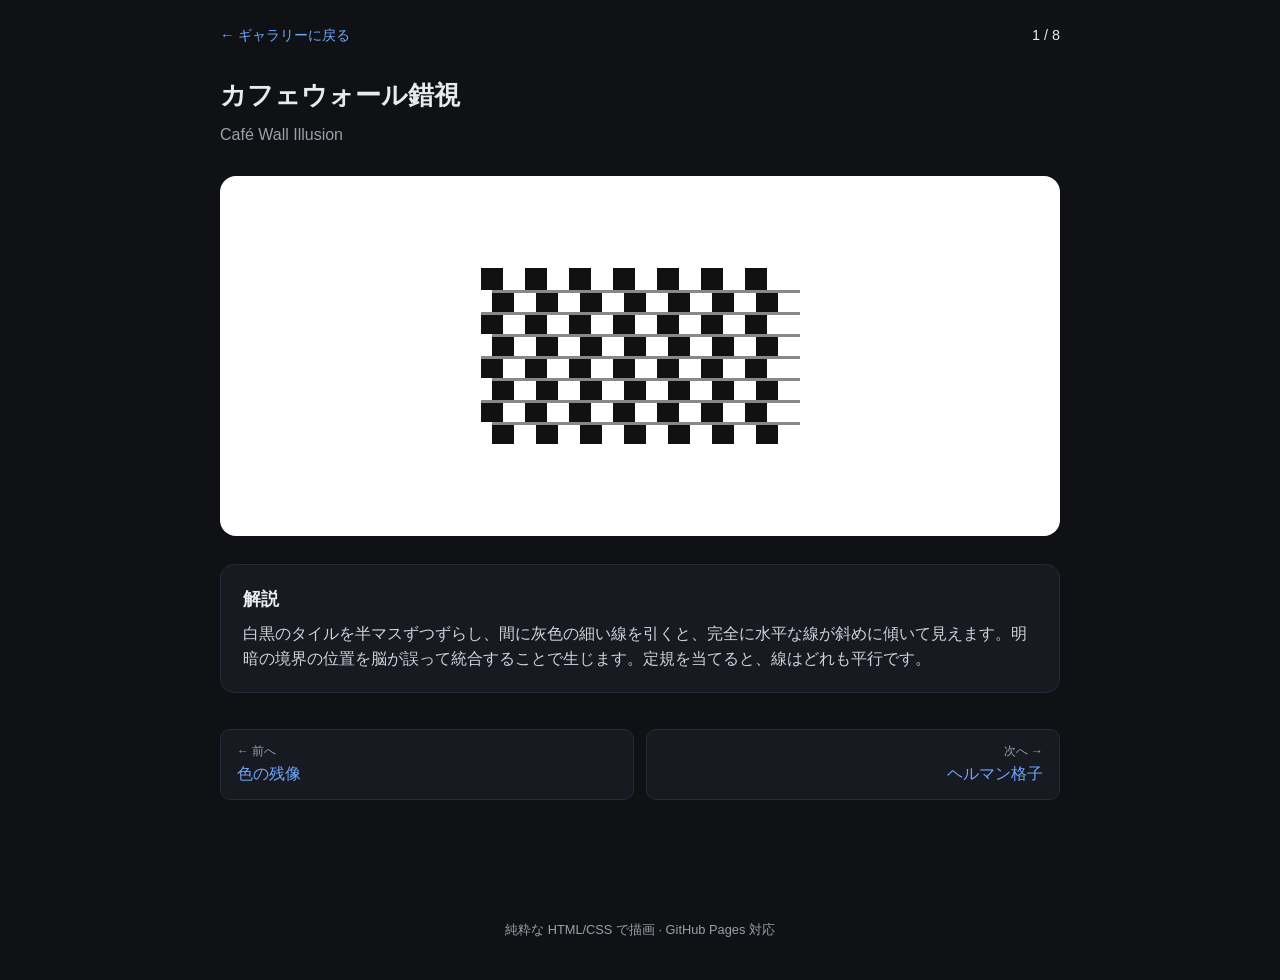
==== illusion.html @ 742494d9 "錯視ギャラリー（純CSSの錯視8種・GitHub Pages対応） Co-Authored-By: Claude Opus 4.8 <noreply@anthropic.com>" ====
<!DOCTYPE html>
<html lang="ja">
<head>
  <meta charset="UTF-8" />
  <meta name="viewport" content="width=device-width, initial-scale=1.0" />
  <title>錯視</title>
  <link rel="stylesheet" href="assets/style.css" />
</head>
<body>
  <main class="wrap">
    <div class="nav-top">
      <a href="index.html">← ギャラリーに戻る</a>
      <span id="counter" class="small"></span>
    </div>

    <h1 class="illusion-title" id="title"></h1>
    <p class="illusion-sub" id="sub"></p>

    <div class="stage" id="stage"></div>

    <div class="explain">
      <h2>解説</h2>
      <p id="explain"></p>
    </div>

    <nav class="pager" id="pager"></nav>
  </main>

  <footer class="site">純粋な HTML/CSS で描画 · GitHub Pages 対応</footer>

  <script src="assets/illusions.js"></script>
  <script>
    const list = window.ILLUSIONS;
    const params = new URLSearchParams(location.search);
    const id = params.get("id") || list[0].id;
    let idx = list.findIndex((it) => it.id === id);
    if (idx < 0) idx = 0;
    const it = list[idx];

    document.title = it.title + " — 錯視ギャラリー";
    document.getElementById("title").textContent = it.title;
    document.getElementById("sub").textContent = it.sub;
    document.getElementById("explain").textContent = it.explain;
    document.getElementById("stage").innerHTML = it.art();
    document.getElementById("counter").textContent = `${idx + 1} / ${list.length}`;

    const prev = list[(idx - 1 + list.length) % list.length];
    const next = list[(idx + 1) % list.length];
    document.getElementById("pager").innerHTML = `
      <a class="prev" href="illusion.html?id=${prev.id}">
        <span class="small">← 前へ</span>${prev.title}
      </a>
      <a class="next" href="illusion.html?id=${next.id}">
        <span class="small">次へ →</span>${next.title}
      </a>`;
  </script>
</body>
</html>
---- assets/style.css ----
:root {
  --bg: #0f1115;
  --panel: #171a21;
  --fg: #e8eaed;
  --muted: #9aa0aa;
  --accent: #6ea8fe;
  --border: #262b35;
}

* { box-sizing: border-box; }

html, body {
  margin: 0;
  padding: 0;
  background: var(--bg);
  color: var(--fg);
  font-family: -apple-system, BlinkMacSystemFont, "Hiragino Sans", "Noto Sans JP", sans-serif;
  line-height: 1.6;
}

a { color: var(--accent); text-decoration: none; }
a:hover { text-decoration: underline; }

.wrap {
  max-width: 880px;
  margin: 0 auto;
  padding: 24px 20px 80px;
}

header.site {
  text-align: center;
  padding: 48px 20px 24px;
}
header.site h1 { margin: 0 0 8px; font-size: 2rem; }
header.site p { margin: 0; color: var(--muted); }

/* ---- gallery grid ---- */
.grid {
  display: grid;
  grid-template-columns: repeat(auto-fill, minmax(220px, 1fr));
  gap: 18px;
}
.card {
  display: block;
  background: var(--panel);
  border: 1px solid var(--border);
  border-radius: 14px;
  padding: 16px;
  color: var(--fg);
  transition: transform .12s ease, border-color .12s ease;
}
.card:hover {
  transform: translateY(-3px);
  border-color: var(--accent);
  text-decoration: none;
}
.card .thumb {
  height: 130px;
  border-radius: 10px;
  overflow: hidden;
  display: flex;
  align-items: center;
  justify-content: center;
  background: #fff;
  margin-bottom: 12px;
}
.card .thumb > * { transform: scale(.5); flex: none; }
.card h3 { margin: 0 0 4px; font-size: 1.05rem; }
.card p { margin: 0; font-size: .85rem; color: var(--muted); }

/* ---- single illusion page ---- */
.nav-top {
  display: flex;
  justify-content: space-between;
  align-items: center;
  margin-bottom: 28px;
  font-size: .9rem;
}
.illusion-title { margin: 0 0 6px; font-size: 1.6rem; }
.illusion-sub { margin: 0 0 28px; color: var(--muted); }

.stage {
  background: #fff;
  border-radius: 16px;
  padding: 32px;
  display: flex;
  align-items: center;
  justify-content: center;
  min-height: 360px;
  overflow: hidden;
}

.explain {
  margin-top: 28px;
  background: var(--panel);
  border: 1px solid var(--border);
  border-radius: 14px;
  padding: 20px 22px;
}
.explain h2 { margin: 0 0 8px; font-size: 1.1rem; }
.explain p { margin: 0; color: #cfd3da; }

.pager {
  display: flex;
  justify-content: space-between;
  gap: 12px;
  margin-top: 36px;
}
.pager a {
  flex: 1;
  background: var(--panel);
  border: 1px solid var(--border);
  border-radius: 10px;
  padding: 12px 16px;
}
.pager a.next { text-align: right; }
.pager span.small { display: block; font-size: .75rem; color: var(--muted); }

footer.site {
  text-align: center;
  color: var(--muted);
  font-size: .8rem;
  padding: 40px 20px;
}

/* =========================================================
   ILLUSION ARTWORK (pure CSS)
   ========================================================= */

/* Café wall */
.cafe-wall { --t: 22px; }
.cafe-wall .row {
  display: flex;
  height: var(--t);
}
.cafe-wall .row + .row { border-top: 3px solid #888; }
.cafe-wall .cell { width: var(--t); height: 100%; }
.cafe-wall .cell.b { background: #111; }
.cafe-wall .cell.w { background: #fff; }
.cafe-wall .row.shift { margin-left: calc(var(--t) / 2); }

/* Hermann grid */
.hermann {
  display: grid;
  grid-template-columns: repeat(6, 1fr);
  gap: 14px;
  background: #000;
  padding: 14px;
  width: 320px;
}
.hermann div { width: 38px; height: 38px; background: #fff; }

/* Ebbinghaus */
.ebbinghaus { display: flex; gap: 90px; align-items: center; }
.ebbinghaus .group { position: relative; width: 160px; height: 160px; }
.ebbinghaus .center {
  position: absolute; top: 50%; left: 50%;
  width: 46px; height: 46px; margin: -23px;
  background: #ff7043; border-radius: 50%;
}
.ebbinghaus .sat { position: absolute; border-radius: 50%; background: #4f7bd6; }
.ebbinghaus .big .sat { width: 54px; height: 54px; }
.ebbinghaus .small .sat { width: 18px; height: 18px; }

/* Müller-Lyer */
.muller { display: flex; flex-direction: column; gap: 70px; }
.muller .line { position: relative; width: 260px; height: 4px; background: #222; }
/* 4本のフィン（端ごとに上下1本ずつ） */
.muller .fin {
  position: absolute; width: 40px; height: 4px; background: #222; top: 0;
}
.muller .l-top { left: 0; transform-origin: left center; }
.muller .l-bot { left: 0; transform-origin: left center; }
.muller .r-top { right: 0; transform-origin: right center; }
.muller .r-bot { right: 0; transform-origin: right center; }
/* 外向き（>——<）→ 短く見える */
.muller .out .l-top { transform: rotate(-35deg); }
.muller .out .l-bot { transform: rotate(35deg); }
.muller .out .r-top { transform: rotate(35deg); }
.muller .out .r-bot { transform: rotate(-35deg); }
/* 内向き（<——>）→ 長く見える */
.muller .in .l-top { transform: rotate(35deg); }
.muller .in .l-bot { transform: rotate(-35deg); }
.muller .in .r-top { transform: rotate(-35deg); }
.muller .in .r-bot { transform: rotate(35deg); }

/* Kanizsa triangle — パックマンは conic-gradient で表現 */
.kanizsa { position: relative; width: 280px; height: 260px; }
.kanizsa .pac {
  position: absolute; width: 84px; height: 84px; border-radius: 50%;
}
/* 上の円：口は下（中心）向き */
.kanizsa .p1 { top: 0; left: 100px;
  background: conic-gradient(from 225deg, #111 0 270deg, transparent 270deg 360deg); }
/* 左下の円：口は右上向き */
.kanizsa .p2 { bottom: 0; left: 0;
  background: conic-gradient(from 90deg, #111 0 270deg, transparent 270deg 360deg); }
/* 右下の円：口は左上向き */
.kanizsa .p3 { bottom: 0; right: 0;
  background: conic-gradient(from 0deg, #111 0 270deg, transparent 270deg 360deg); }

/* Simultaneous contrast */
.contrast { display: flex; width: 360px; height: 180px; }
.contrast .half { flex: 1; display: flex; align-items: center; justify-content: center; }
.contrast .light { background: #e9e9e9; }
.contrast .dark { background: #2b2b2b; }
.contrast .chip { width: 70px; height: 70px; background: #8a8a8a; }

/* Scintillating grid */
.scint {
  display: grid;
  grid-template-columns: repeat(6, 40px);
  grid-template-rows: repeat(6, 40px);
  gap: 16px;
  background: #2b3a55;
  padding: 16px;
  position: relative;
}
.scint .bar-h, .scint .bar-v { background: #2b3a55; }
.scint .dot {
  position: absolute; width: 16px; height: 16px; border-radius: 50%;
  background: #fff; transform: translate(-50%, -50%);
}

/* Color afterimage */
.afterimage { text-align: center; }
.afterimage .target {
  width: 200px; height: 200px; margin: 0 auto;
  background: #00e0c6; position: relative;
}
.afterimage .target::after {
  content: ""; position: absolute; top: 50%; left: 50%;
  width: 6px; height: 60px; background: #111; transform: translate(-50%, -50%);
}
.afterimage .target::before {
  content: ""; position: absolute; top: 50%; left: 50%;
  width: 60px; height: 6px; background: #111; transform: translate(-50%, -50%);
}
.afterimage .blank { width: 200px; height: 200px; margin: 16px auto 0; background: #fff; border: 1px solid #ccc; position: relative; }
.afterimage .blank::after { content: "+"; position: absolute; top: 50%; left: 50%; transform: translate(-50%,-50%); color:#888; font-size: 24px;}

@media (max-width: 480px) {
  .ebbinghaus { gap: 40px; }
  .contrast { width: 300px; }
}
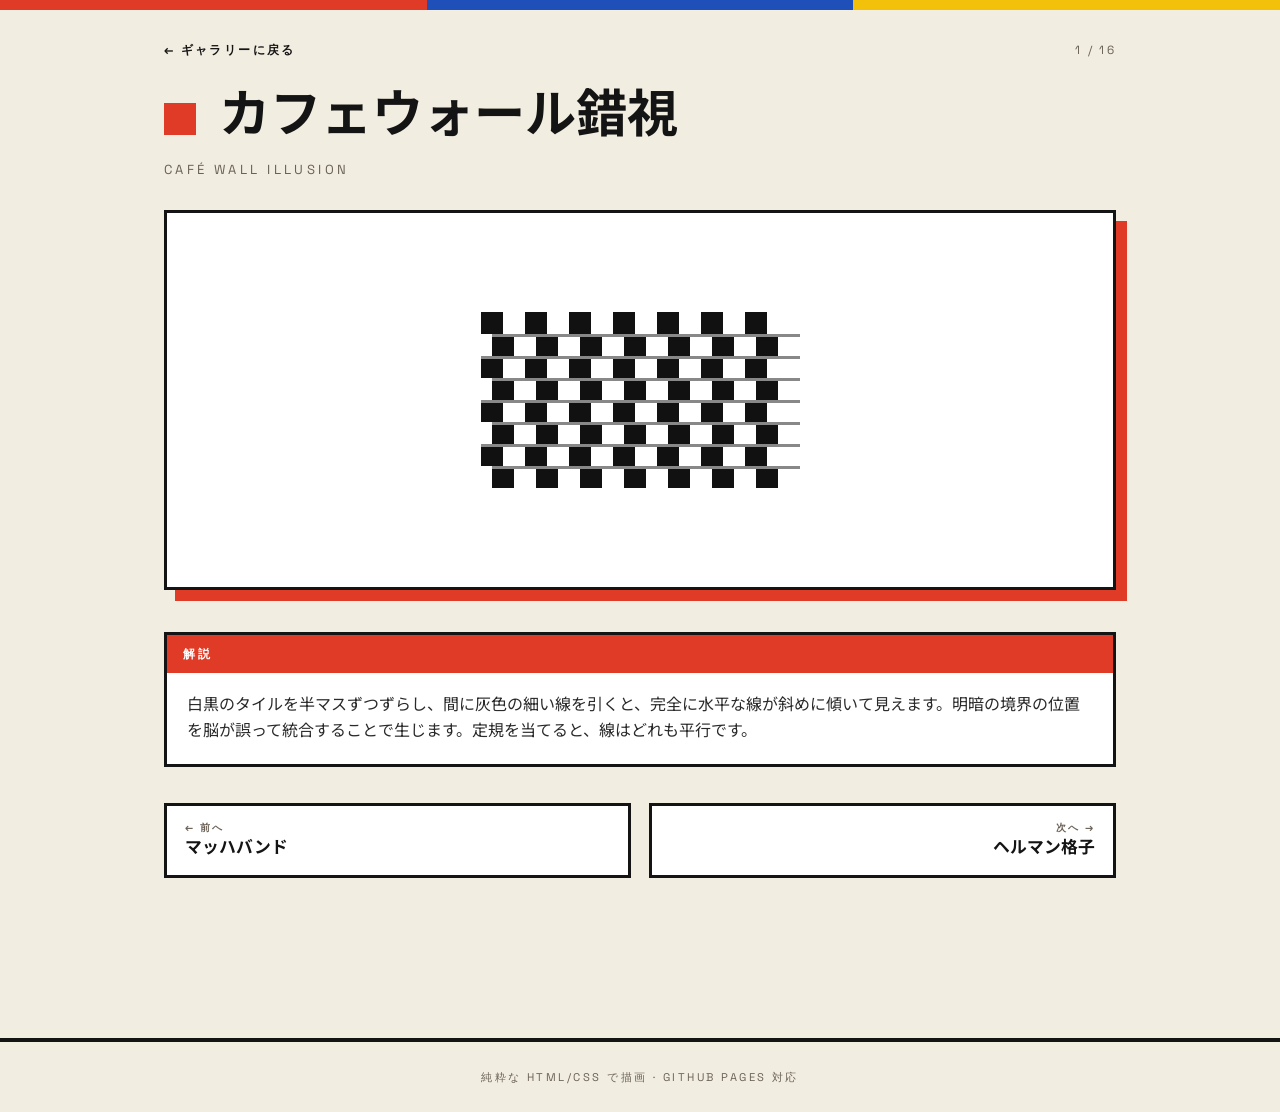
==== commit 509f42fa: "デザイン刷新：バウハウス風（三原色＋黒・幾何学形態・ハードエッジ・幾何学書体） Co-Authored-By: Claude Opus 4.8 <noreply@anthropic.com>" ====
--- a/illusion.html
+++ b/illusion.html
@@ -37,6 +37,16 @@
     if (idx < 0) idx = 0;
     const it = list[idx];
 
+    // バウハウスの三原色を循環させる差し色
+    const PAL = [
+      ["var(--red)", "#fff"],
+      ["var(--blue)", "#fff"],
+      ["var(--yellow)", "#141414"],
+    ];
+    const [c, on] = PAL[idx % PAL.length];
+    document.documentElement.style.setProperty("--c", c);
+    document.documentElement.style.setProperty("--on", on);
+
     document.title = it.title + " — 錯視ギャラリー";
     document.getElementById("title").textContent = it.title;
     document.getElementById("sub").textContent = it.sub;
--- a/assets/style.css
+++ b/assets/style.css
@@ -1,10 +1,21 @@
+/* =========================================================
+   BAUHAUS THEME
+   三原色 + 黒 / 幾何学形態 / ハードエッジ / 大胆な書体
+   ========================================================= */
+@import url('https://fonts.googleapis.com/css2?family=Josefin+Sans:wght@400;600;700&family=Space+Grotesk:wght@400;500;700&family=Noto+Sans+JP:wght@500;700;900&display=swap');
+
 :root {
-  --bg: #0f1115;
-  --panel: #171a21;
-  --fg: #e8eaed;
-  --muted: #9aa0aa;
-  --accent: #6ea8fe;
-  --border: #262b35;
+  --paper: #f2ede1;
+  --ink: #141414;
+  --red: #df3b26;
+  --blue: #1f4fb8;
+  --yellow: #f3c10a;
+  --muted: #6b6256;
+  /* ページごとの差し色（JS でインライン上書き）。既定は赤 */
+  --c: var(--red);
+  --on: #fff;
+  --display: "Josefin Sans", "Noto Sans JP", sans-serif;
+  --mono: "Space Grotesk", ui-monospace, monospace;
 }
 
 * { box-sizing: border-box; }
@@ -12,115 +23,194 @@
 html, body {
   margin: 0;
   padding: 0;
-  background: var(--bg);
-  color: var(--fg);
-  font-family: -apple-system, BlinkMacSystemFont, "Hiragino Sans", "Noto Sans JP", sans-serif;
-  line-height: 1.6;
-}
-
-a { color: var(--accent); text-decoration: none; }
-a:hover { text-decoration: underline; }
+  background: var(--paper);
+  color: var(--ink);
+  font-family: "Space Grotesk", "Noto Sans JP", sans-serif;
+  line-height: 1.65;
+  -webkit-font-smoothing: antialiased;
+}
+body { padding-top: 10px; }
+/* 上端のバウハウス・カラーバンド */
+body::before {
+  content: "";
+  position: fixed; top: 0; left: 0; right: 0; height: 10px; z-index: 100;
+  background: linear-gradient(90deg,
+    var(--red) 0 33.333%, var(--blue) 0 66.666%, var(--yellow) 0);
+}
+
+a { color: var(--ink); text-decoration: none; }
 
 .wrap {
-  max-width: 880px;
+  max-width: 1000px;
   margin: 0 auto;
-  padding: 24px 20px 80px;
-}
-
+  padding: 0 24px 90px;
+}
+
+/* ---- ヘッダー（ギャラリー） ---- */
 header.site {
-  text-align: center;
-  padding: 48px 20px 24px;
-}
-header.site h1 { margin: 0 0 8px; font-size: 2rem; }
-header.site p { margin: 0; color: var(--muted); }
-
-/* ---- gallery grid ---- */
+  position: relative;
+  max-width: 1000px;
+  margin: 0 auto;
+  padding: 60px 24px 30px;
+}
+header.site .shapes { display: flex; align-items: flex-end; gap: 16px; margin-bottom: 26px; }
+.s-circle { width: 46px; height: 46px; border-radius: 50%; background: var(--red); }
+.s-square { width: 46px; height: 46px; background: var(--blue); }
+.s-tri {
+  width: 0; height: 0;
+  border-left: 23px solid transparent; border-right: 23px solid transparent;
+  border-bottom: 46px solid var(--yellow);
+}
+header.site h1 {
+  margin: 0;
+  font-family: var(--display);
+  font-weight: 700;
+  font-size: clamp(2.6rem, 9vw, 5rem);
+  line-height: .92;
+  letter-spacing: .01em;
+}
+header.site .lead {
+  margin: 18px 0 0;
+  font-family: var(--mono);
+  text-transform: uppercase;
+  letter-spacing: .28em;
+  font-size: .78rem;
+  color: var(--muted);
+}
+header.site::after {
+  content: ""; display: block; height: 4px; background: var(--ink); margin-top: 28px;
+}
+
+/* ---- ギャラリーのグリッド ---- */
 .grid {
   display: grid;
-  grid-template-columns: repeat(auto-fill, minmax(220px, 1fr));
-  gap: 18px;
+  grid-template-columns: repeat(auto-fill, minmax(250px, 1fr));
+  gap: 28px;
+  padding-top: 36px;
 }
 .card {
   display: block;
-  background: var(--panel);
-  border: 1px solid var(--border);
-  border-radius: 14px;
-  padding: 16px;
-  color: var(--fg);
-  transition: transform .12s ease, border-color .12s ease;
+  position: relative;
+  background: #fff;
+  border: 3px solid var(--ink);
+  color: var(--ink);
+  transition: transform .14s ease, box-shadow .14s ease;
 }
 .card:hover {
-  transform: translateY(-3px);
-  border-color: var(--accent);
-  text-decoration: none;
+  transform: translate(-5px, -5px);
+  box-shadow: 9px 9px 0 var(--c);
+}
+.card .num {
+  position: absolute; top: 0; left: 0; z-index: 2;
+  background: var(--c); color: var(--on);
+  font-family: var(--mono); font-weight: 700; font-size: .8rem;
+  padding: 4px 11px;
+  border-right: 3px solid var(--ink); border-bottom: 3px solid var(--ink);
 }
 .card .thumb {
-  height: 130px;
-  border-radius: 10px;
+  height: 156px;
   overflow: hidden;
   display: flex;
   align-items: center;
   justify-content: center;
   background: #fff;
-  margin-bottom: 12px;
+  border-bottom: 3px solid var(--ink);
 }
 .card .thumb > * { transform: scale(.5); flex: none; }
-.card h3 { margin: 0 0 4px; font-size: 1.05rem; }
-.card p { margin: 0; font-size: .85rem; color: var(--muted); }
-
-/* ---- single illusion page ---- */
+.card .meta { padding: 15px 16px 17px; }
+.card h3 {
+  margin: 0 0 5px;
+  font-family: var(--display); font-weight: 700; font-size: 1.18rem; line-height: 1.1;
+}
+.card .sub {
+  font-family: var(--mono); text-transform: uppercase; letter-spacing: .16em;
+  font-size: .66rem; color: var(--muted);
+}
+
+/* ---- 個別ページ ---- */
 .nav-top {
   display: flex;
   justify-content: space-between;
   align-items: center;
-  margin-bottom: 28px;
-  font-size: .9rem;
-}
-.illusion-title { margin: 0 0 6px; font-size: 1.6rem; }
-.illusion-sub { margin: 0 0 28px; color: var(--muted); }
+  padding: 30px 0 34px;
+  font-family: var(--mono);
+  text-transform: uppercase;
+  letter-spacing: .2em;
+  font-size: .74rem;
+}
+.nav-top a { font-weight: 700; }
+.nav-top a:hover { color: var(--c); }
+.nav-top #counter { color: var(--muted); }
+
+.illusion-title {
+  margin: 0;
+  display: flex; align-items: center; gap: .45em;
+  font-family: var(--display); font-weight: 700;
+  font-size: clamp(2rem, 6vw, 3.2rem); line-height: 1;
+}
+.illusion-title::before {
+  content: ""; flex: none; width: .62em; height: .62em; background: var(--c);
+}
+.illusion-sub {
+  margin: 14px 0 30px;
+  font-family: var(--mono); text-transform: uppercase; letter-spacing: .26em;
+  font-size: .82rem; color: var(--muted);
+}
 
 .stage {
   background: #fff;
-  border-radius: 16px;
-  padding: 32px;
+  border: 3px solid var(--ink);
+  box-shadow: 11px 11px 0 var(--c);
+  padding: 36px;
   display: flex;
   align-items: center;
   justify-content: center;
-  min-height: 360px;
+  min-height: 380px;
   overflow: hidden;
 }
 
 .explain {
-  margin-top: 28px;
-  background: var(--panel);
-  border: 1px solid var(--border);
-  border-radius: 14px;
-  padding: 20px 22px;
-}
-.explain h2 { margin: 0 0 8px; font-size: 1.1rem; }
-.explain p { margin: 0; color: #cfd3da; }
+  margin-top: 42px;
+  border: 3px solid var(--ink);
+  background: #fff;
+}
+.explain h2 {
+  margin: 0;
+  background: var(--c); color: var(--on);
+  font-family: var(--mono); text-transform: uppercase; letter-spacing: .22em;
+  font-size: .74rem; font-weight: 700;
+  padding: 9px 16px;
+}
+.explain p { margin: 0; padding: 19px 20px; color: #2a2a2a; }
 
 .pager {
-  display: flex;
-  justify-content: space-between;
-  gap: 12px;
+  display: grid;
+  grid-template-columns: 1fr 1fr;
+  gap: 18px;
   margin-top: 36px;
 }
 .pager a {
-  flex: 1;
-  background: var(--panel);
-  border: 1px solid var(--border);
-  border-radius: 10px;
-  padding: 12px 16px;
-}
+  background: #fff;
+  border: 3px solid var(--ink);
+  padding: 16px 18px;
+  font-family: var(--display); font-weight: 700; font-size: 1.05rem; line-height: 1.15;
+  transition: transform .12s ease, box-shadow .12s ease;
+}
+.pager a:hover { transform: translate(-4px, -4px); box-shadow: 7px 7px 0 var(--c); }
 .pager a.next { text-align: right; }
-.pager span.small { display: block; font-size: .75rem; color: var(--muted); }
+.pager span.small {
+  display: block; margin-bottom: 6px;
+  font-family: var(--mono); text-transform: uppercase; letter-spacing: .2em;
+  font-size: .64rem; color: var(--muted);
+}
 
 footer.site {
+  border-top: 4px solid var(--ink);
+  margin-top: 70px;
   text-align: center;
-  color: var(--muted);
-  font-size: .8rem;
-  padding: 40px 20px;
+  padding: 26px 20px;
+  font-family: var(--mono); text-transform: uppercase; letter-spacing: .22em;
+  font-size: .7rem; color: var(--muted);
 }
 
 /* =========================================================
@@ -239,7 +329,30 @@
 .afterimage .blank { width: 200px; height: 200px; margin: 16px auto 0; background: #fff; border: 1px solid #ccc; position: relative; }
 .afterimage .blank::after { content: "+"; position: absolute; top: 50%; left: 50%; transform: translate(-50%,-50%); color:#888; font-size: 24px;}
 
+/* Delboeuf */
+.delboeuf { display: flex; gap: 70px; align-items: center; }
+.delboeuf .grp { position: relative; width: 160px; height: 160px; display: flex; align-items: center; justify-content: center; }
+.delboeuf .dot { width: 60px; height: 60px; border-radius: 50%; background: #111; }
+.delboeuf .ring { position: absolute; top: 50%; left: 50%; transform: translate(-50%, -50%); border: 2px solid #111; border-radius: 50%; }
+.delboeuf .near { width: 78px; height: 78px; }
+.delboeuf .far { width: 150px; height: 150px; }
+
+/* White's illusion */
+.white-ill { position: relative; width: 320px; height: 200px; }
+.white-ill .stripes { display: flex; width: 100%; height: 100%; }
+.white-ill .col { flex: 1; }
+.white-ill .col.k { background: #111; }
+.white-ill .col.w { background: #fff; }
+.white-ill .patch { position: absolute; width: 40px; height: 90px; top: 55px; background: #888; }
+.white-ill .on-black { left: 80px; }   /* 黒い縞の上（左右は白）→ 明るく見える */
+.white-ill .on-white { left: 200px; }  /* 白い縞の上（左右は黒）→ 暗く見える */
+
+/* Mach bands */
+.mach { display: flex; width: 360px; height: 150px; }
+.mach > div { flex: 1; }
+
 @media (max-width: 480px) {
   .ebbinghaus { gap: 40px; }
   .contrast { width: 300px; }
-}
+  .delboeuf { gap: 30px; }
+}
